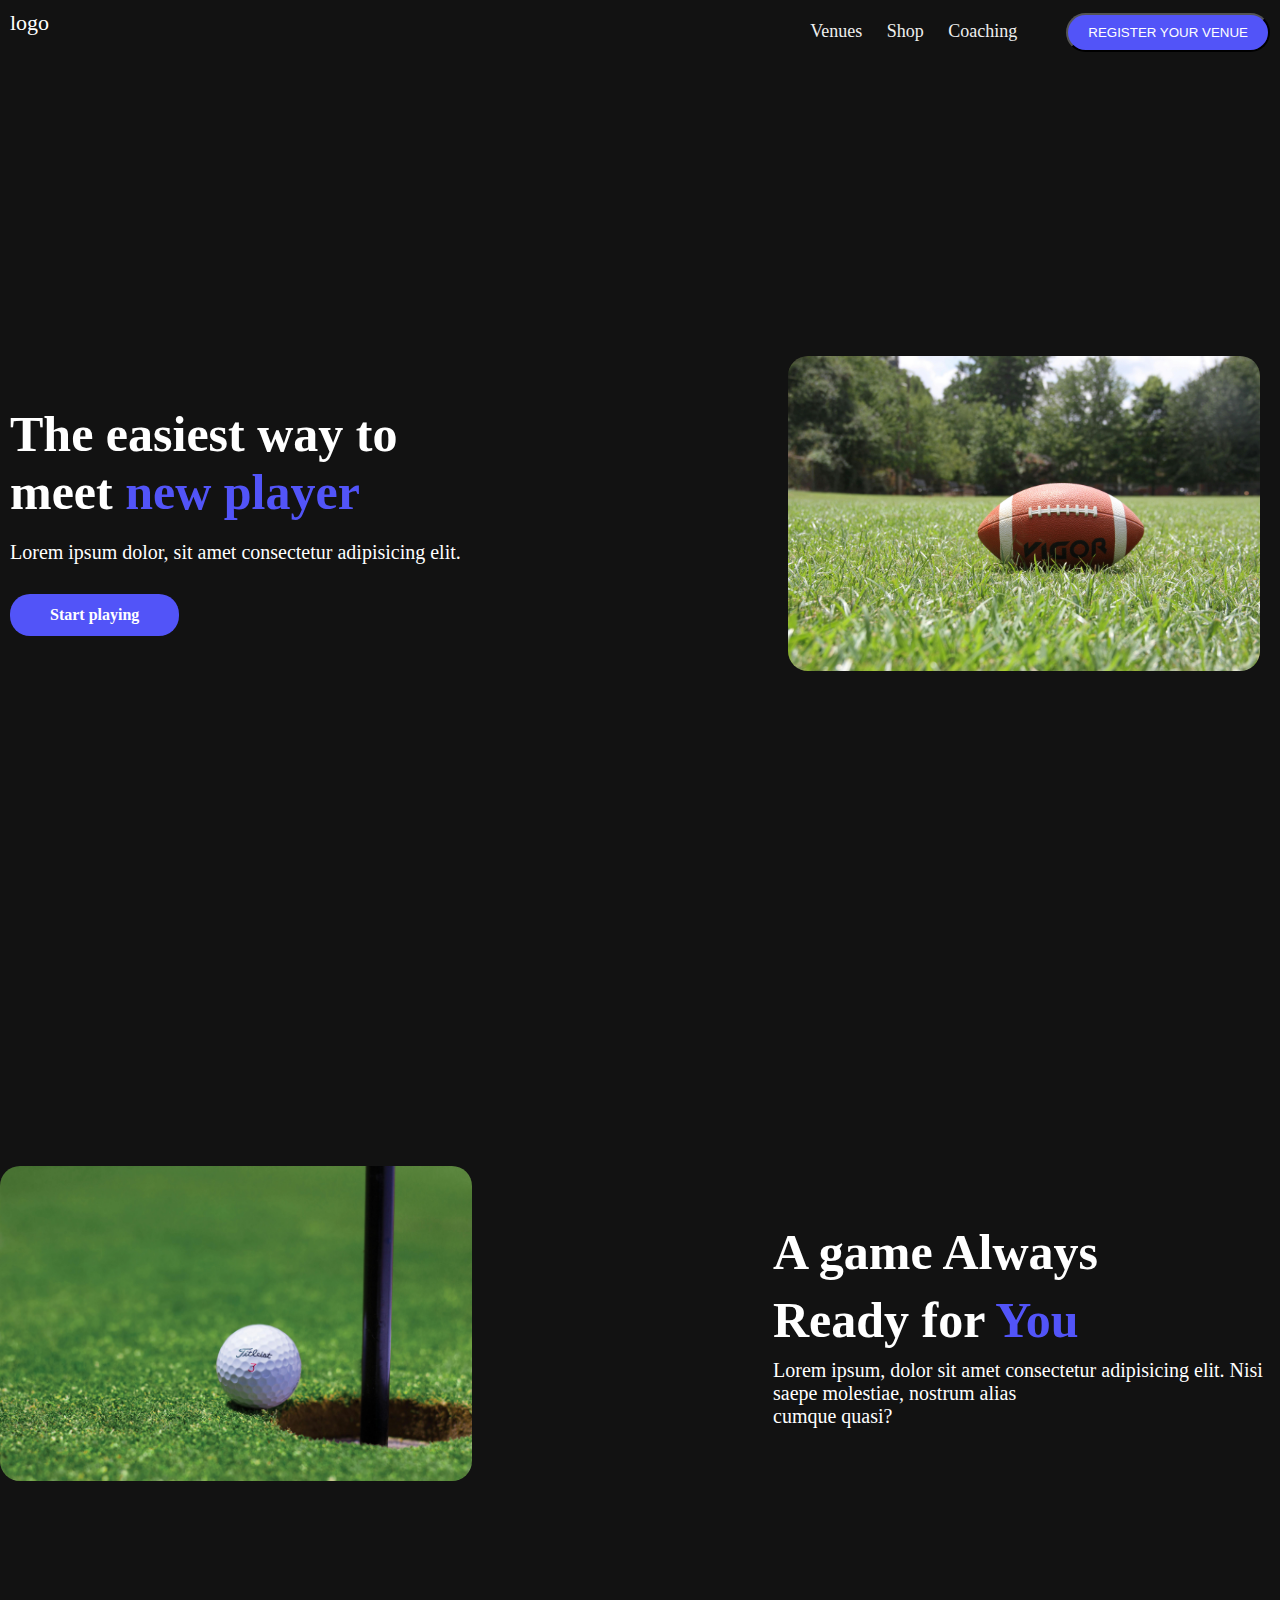
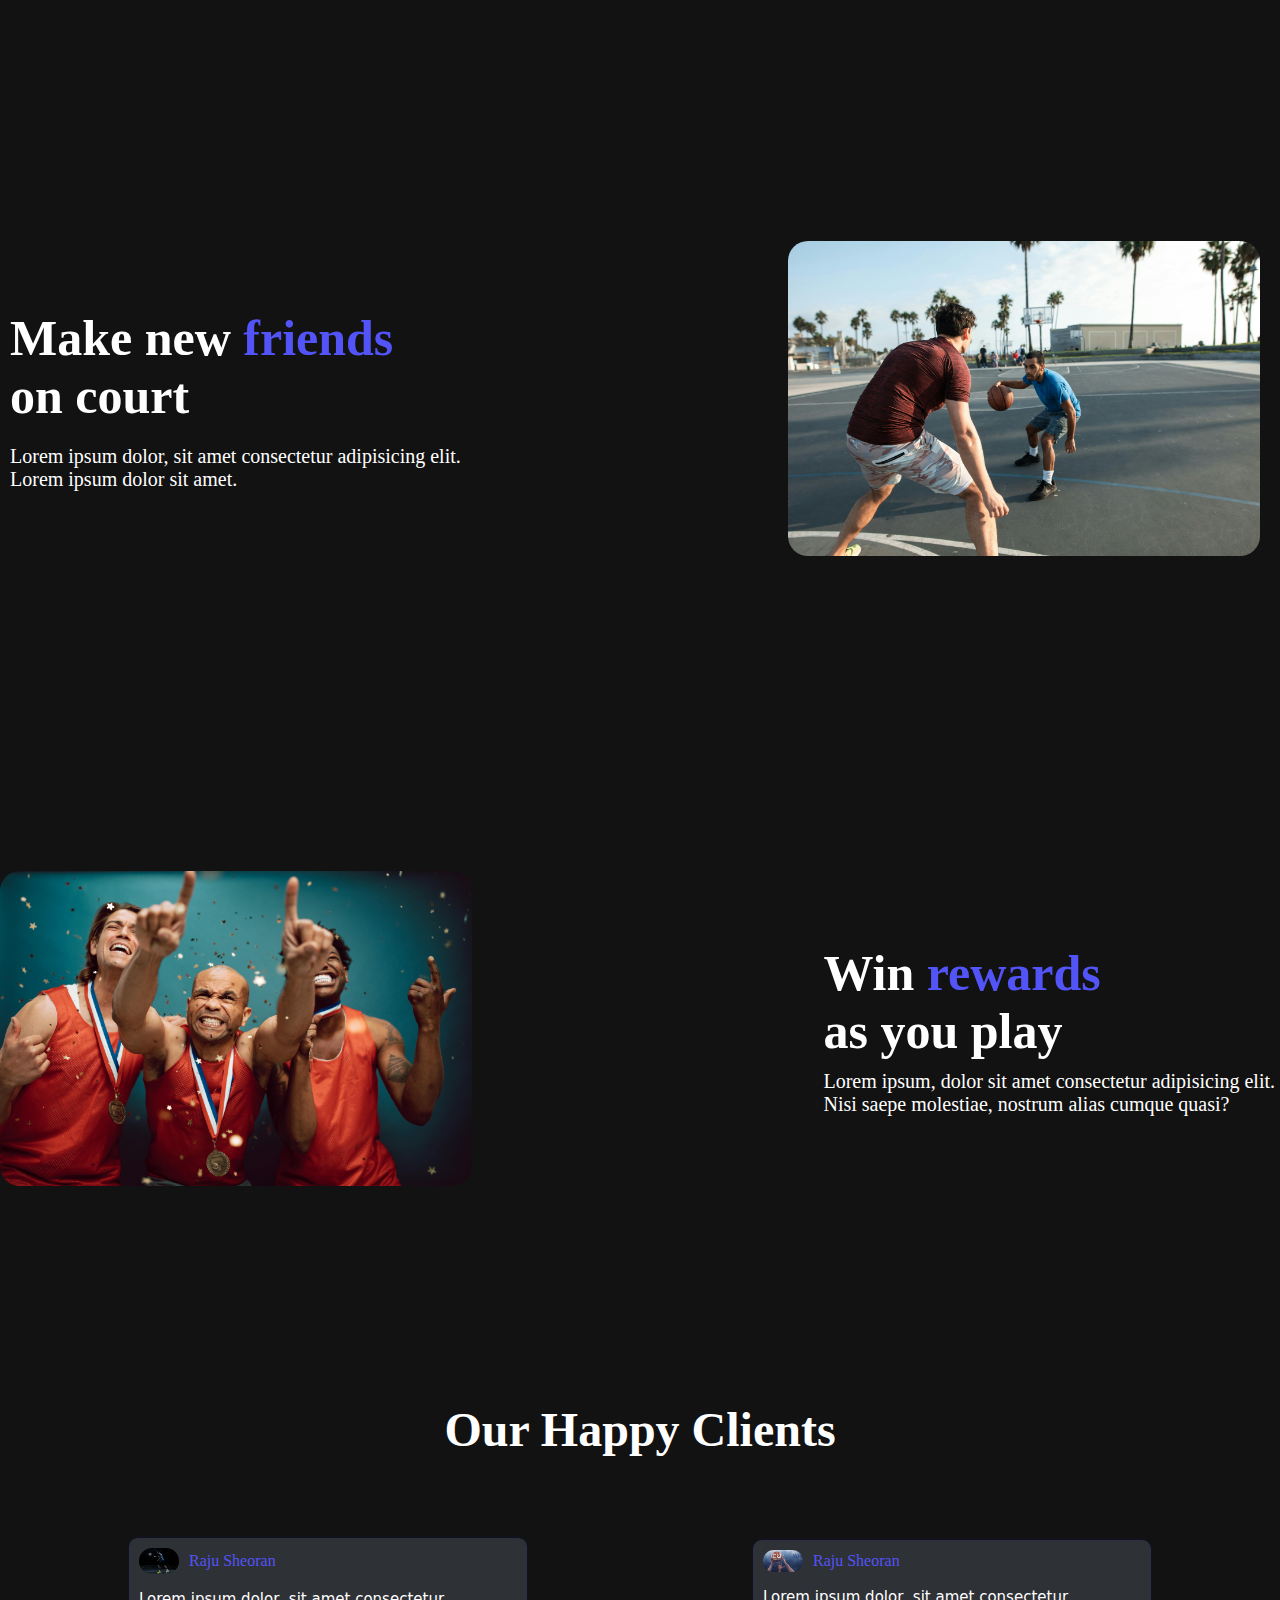
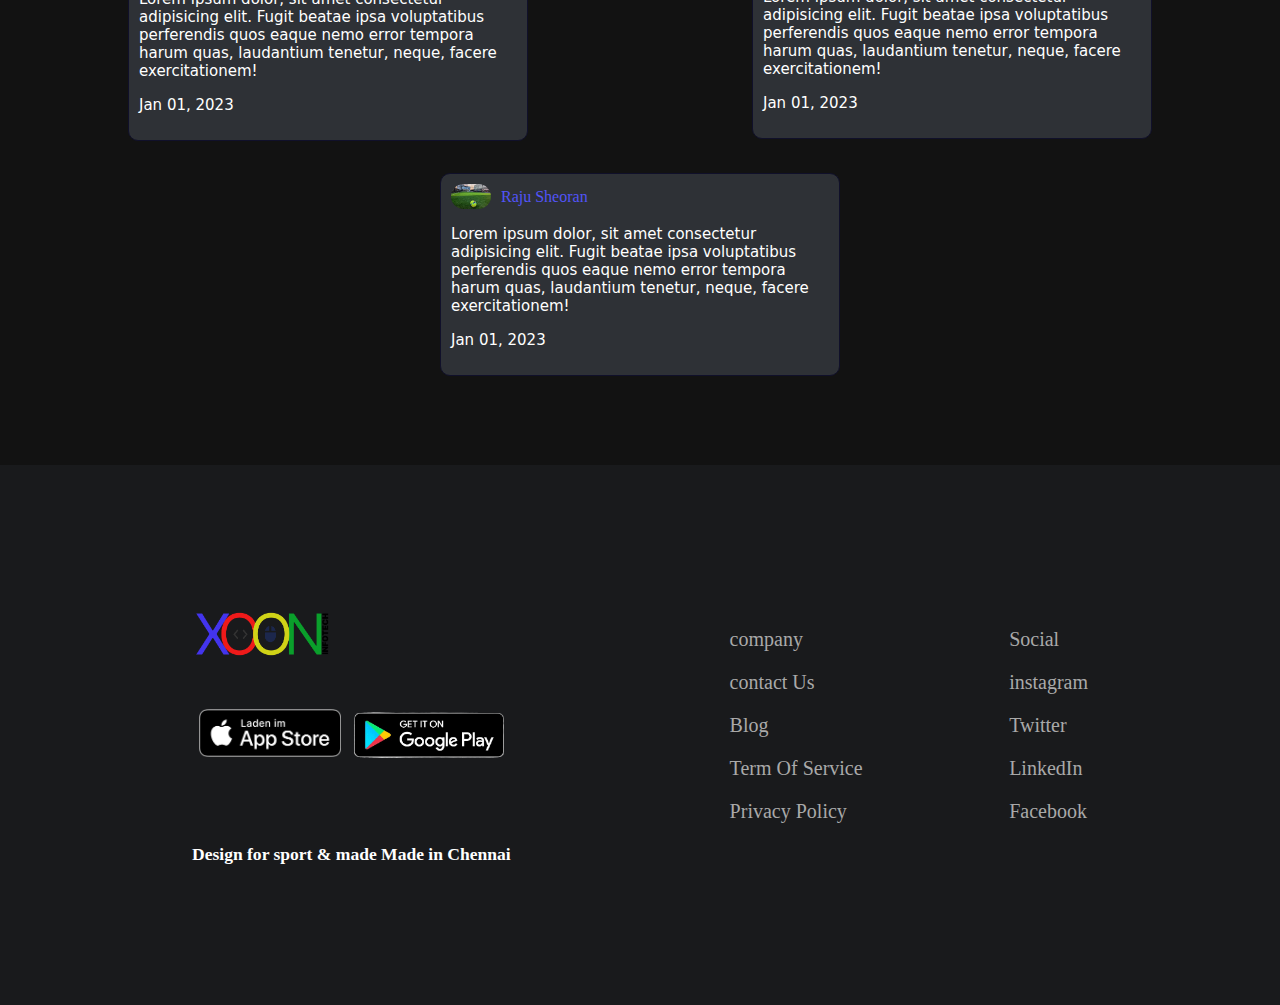
==== index.html @ 815acaed "Add files via upload" ====
<!DOCTYPE html>
<html lang="en">

<head>
    <meta charset="UTF-8">
    <meta name="viewport" content="width=device-width, initial-scale=1.0">
    <link rel="stylesheet" href="style.css">
    <link rel="stylesheet" href="https://cdnjs.cloudflare.com/ajax/libs/font-awesome/6.2.1/css/all.min.css"
    integrity="sha512-MV7K8+y+gLIBoVD59lQIYicR65iaqukzvf/nwasF0nqhPay5w/9lJmVM2hMDcnK1OnMGCdVK+iQrJ7lzPJQd1w=="
    crossorigin="anonymous" referrerpolicy="no-referrer" />
    <title>Document</title>
</head>

<body>
    <header>  <!--------------------------------------------NAVBAR SECTION  ----------------------------------------->
        <div class="nav">
            <input type="checkbox" id="nav-check">
            <div class="nav-header">
              <div class="nav-title">
                logo
              </div>
            </div>
            <div class="nav-btn">
              <label for="nav-check">  
                <span></span>
                <span></span>
                <span></span>
              </label>
            </div>
            
            <div class="nav-links">
              <a href="./venues.html" target="">Venues</a>
              <a href="" target="">Shop</a>
              <a href="" target="">Coaching</a>
              <a href="" button></a>
              <a href="">
                <button>REGISTER YOUR VENUE</button>
              </a>
              
            </div>
          </div>
    </header>
    <!-- ------------------------------------------------------------------------------------------------------ -->
    <div class="main">
        <div class="container">
            <div class="right">
                <h1>The easiest way to <br> meet <span>new player</span></h1>
                <p>Lorem ipsum dolor, sit amet consectetur adipisicing elit.</p>
                <a href="#contact" class="contact-button">
                    Start playing
                </a>
            </div>
            <div class="image">
                <img src="images/111.jpg" alt="image">
            </div>
        </div>
    </div>
    <!-- ----------------------------------------------------------------------------------- -->
    <div class="main_2">
        <div class="container_2">
            <div class="image_2">
                <img src="images/222.jpg" alt="image">
            </div>
            <div class="left_1">
                <h1>A game Always</h1>
                <h1>Ready for <span>You</span></h1>
                <p>Lorem ipsum, dolor sit amet consectetur adipisicing elit. Nisi saepe molestiae, nostrum alias <br>
                    cumque quasi?</p>
            </div>
        </div>
    </div>
    <!-- -------------------------------------------------------------------------------------------------------- -->
    <div class="main_3">
        <div class="container_3">
            <div class="right_3">
                <h1>Make new <span>friends</span> <br> on court</h1>
                <p>Lorem ipsum dolor, sit amet consectetur adipisicing elit.<br> Lorem ipsum dolor sit amet.</p>
            </div>
            <div class="image_3">
                <img src="images/333.jpg" alt="image">
            </div>
        </div>
    </div>
    <!-- --------------------------------------------------------------------------------------------- -->
    <div class="main_4">
        <div class="container_4">
            <div class="image_4">
                <img src="images/444.jpg" alt="image">
            </div>
            <div class="left_4">
                <h1>Win <span>rewards</span> <br> as you play</h1>
                <p>Lorem ipsum, dolor sit amet consectetur adipisicing elit.<br> Nisi saepe molestiae, nostrum alias
                    cumque quasi?</p>
            </div>
        </div>
    </div>
<!-- -------------------------------------REVIEWS SECTION-------------------------------- -->

<!-- Main Container for Clients Review -->
<div class="container_review">
    <h2> Our Happy Clients </h2>


    <!-- Clients Review Section -->
    <div class="reviewSection">

    <!-- Clients Review-1 Section Starts from Here  -->
        <div class="reviewItem">
            <div class="top">
                <div class="clientImage">
                    <img src="./images/badminton/badminton-1.jpeg" alt="">
                    <span>Raju Sheoran</span>
                </div>
                <ul>
                    <li><i class="fa-solid fa-star"></i></li>
                    <li><i class="fa-solid fa-star"></i></li>
                    <li><i class="fa-solid fa-star"></i></li>
                    <li><i class="fa-regular fa-star"></i></li>
                    <li><i class="fa-regular fa-star"></i></li>
                </ul>
            </div>
            <article>
                <p class="review">Lorem ipsum dolor, sit amet consectetur adipisicing elit. Fugit beatae ipsa
                    voluptatibus perferendis quos eaque nemo error tempora harum quas, laudantium tenetur, neque,
                    facere exercitationem!</p>
                <p>Jan 01, 2023</p>
            </article>
        </div>

    <!-- Clients Review-2 Section Starts from Here  -->
        <div class="reviewItem">
            <div class="top">
                <div class="clientImage">
                    <img src="./images/baskitball/download.jpeg" alt="">
                    <span>Raju Sheoran</span>
                </div>
                <ul>
                    <li><i class="fa-solid fa-star"></i></li>
                    <li><i class="fa-solid fa-star"></i></li>
                    <li><i class="fa-solid fa-star"></i></li>
                    <li><i class="fa-regular fa-star"></i></li>
                    <li><i class="fa-regular fa-star"></i></li>
                </ul>
            </div>
            <article>
                <p class="review">Lorem ipsum dolor, sit amet consectetur adipisicing elit. Fugit beatae ipsa
                    voluptatibus perferendis quos eaque nemo error tempora harum quas, laudantium tenetur, neque,
                    facere exercitationem!</p>
                <p>Jan 01, 2023</p>
            </article>
        </div>

    <!-- Clients Review-3 Section Starts from Here  -->
        <div class="reviewItem">
            <div class="top">
                <div class="clientImage">
                    <img src="./images/football/download.jpeg" alt="">
                    <span>Raju Sheoran</span>
                </div>
                <ul>
                    <li><i class="fa-solid fa-star"></i></li>
                    <li><i class="fa-solid fa-star"></i></li>
                    <li><i class="fa-solid fa-star"></i></li>
                    <li><i class="fa-regular fa-star"></i></li>
                    <li><i class="fa-regular fa-star"></i></li>
                </ul>
            </div>
            <article>
                <p class="review">Lorem ipsum dolor, sit amet consectetur adipisicing elit. Fugit beatae ipsa
                    voluptatibus perferendis quos eaque nemo error tempora harum quas, laudantium tenetur, neque,
                    facere exercitationem!</p>
                <p>Jan 01, 2023</p>
            </article>
        </div>
    </div>
</div>

<!-- .........................................END ReviewS SECTION---------------------------------- -->
    <!-- ------------------------------------------------------------------------------------------------- -->

    <footer class="main_last">
        <div class="container_last">
            <div class="image_last">
                <div class="first">
                    <img src="/images/Frame 10.png" alt="image">
                </div>
                <div class="second_last">
                    <div class="second">
                        <img src="/images/app-store-de-data.png" alt="image">
                    </div>
                    <div class="third">
                        <img src="/images/google-play.png" alt="image">
                    </div>
                </div>
                <div class="heading_last">
                    <h3>Design for sport & made Made in Chennai</h3>
                </div>
            </div>

            <div class="footer_one">
                <div class="company_one">
                    <li class="color_white">company</li>
                    <li>contact Us</li>
                    <li>Blog</li>
                    <li>Term Of Service</li>
                    <li>Privacy Policy</li>
                </div>
                <div class="social_one">
                    <li class="color_white">Social</li>
                    <li>instagram</li>
                    <li>Twitter</li>
                    <li>LinkedIn</li>
                    <li>Facebook</li>
                </div>
            </div>

        </div>
    </footer>

</body>

</html>
---- style.css ----
* {
    margin: 0;
    padding: 0;
    box-sizing: border-box;
}

body {
    margin: 0px;
    font-family: 'segoe ui';
    background-color: rgb(18, 18, 18);
}

.nav {
    height: 50px;
    width: 100%;
    background-color: rgb(18, 18, 18); 
    position: relative;

}

.nav>.nav-header {
    display: inline;
}

.nav>.nav-header>.nav-title {
    display: inline-block;
    font-size: 22px;
    color: #fff;
    padding: 10px 10px 10px 10px;
}

.nav>.nav-btn {
    display: none;
}

.nav>.nav-links {
    display: inline;
    float: right;
    font-size: 18px;
}

.nav>.nav-links>a {
    display: inline-block;
    padding: 13px 10px 13px 10px;
    text-decoration: none;
    color: #efefef;
}

.nav>.nav-links>a:hover {
    background-color: rgba(0, 0, 0, 0.3);
}

.nav>#nav-check {
    display: none;
}

.nav>.nav-links button {
    padding: 10px 20px;
    background-color: rgb(82, 84, 248);
    color: #fff;
    border-radius: 20px;
}

@media (max-width:750px) {
    .nav>.nav-btn {
        display: inline-block;
        position: absolute;
        right: 0px;
        top: 0px;
    }

    .nav>.nav-btn>label {
        display: inline-block;
        width: 50px;
        height: 50px;
        padding: 13px;
    }

    .nav>.nav-btn>label:hover,
    .nav #nav-check:checked~.nav-btn>label {
        background-color: rgba(0, 0, 0, 0.3);
    }

    .nav>.nav-btn>label>span {
        display: block;
        width: 25px;
        height: 10px;
        border-top: 2px solid #eee;
    }

    .nav>.nav-links {
        position: absolute;
        display: block;
        width: 100%;
        background-color: #333;
        height: 0px;
        transition: all 0.3s ease-in;
        overflow-y: hidden;
        top: 50px;
        left: 0px;
    }

    .nav>.nav-links>a {
        display: block;
        width: 100%;
    }

    .nav>#nav-check:not(:checked)~.nav-links {
        height: 0px;
    }

    .nav>#nav-check:checked~.nav-links {
        height: calc(100vh - 50px);
        overflow-y: auto;
    }
}

/* --------------------------------------------------------------------END NAVBAR---------------------------------------------- */

.main {
    display: flex;
    justify-content: center;
    align-items: center;
    width: 100%;
    min-height: 100vh;
}

.container {
    display: flex;
    justify-content: space-between;
    align-items: center;
    min-height: 70vh;
    width: 70%;}

.right {
    display: flex;
    align-items: flex-start;
    justify-content: center;
    flex-direction: column;  
}

.right h1 {
    padding: 10px;
    font-size: 50px;
    color: #fff;
}

span {
    color: #5254f8;

}

.right p {
    padding: 10px;
    font-size: 20px;
    color: #fff;
}
.contact-button {
    border: none;
    display: flex;
    border-radius: 0.375rem;
    background-color: #5254f8;
    color: white;
    transform: all 0.1s;
    padding: 0.75rem 2.5rem;
    font-size: 1rem;
    font-weight: 600;
    text-decoration: none;
    margin-top: 20px;
    margin-left: 10px;
    border-radius: 20px;
}

.image {
    margin-right: 20px;
}

.image img {
    height: 35vh;
    border-radius: 20px;
}


@media screen and (max-width:1400px) {
    .container{
        min-height: 70vh;
        width: 100%; 
        /* border: 2px solid red; */
    }
}
@media screen and (max-width:950px) {
    .image img {
        height: 30vh;
    }
    .right {
        width: 40%;
    }
    .right h1 {
        font-size: 40px;
    }
}
@media screen and (max-width:750px) {
    .container {
        display: flex;
        flex-direction: column;
        justify-content: center;
        align-items: center;  
    }
    .right {
        width: 100%;
    }
    .image {
        margin-right: 0px;
        display: flex;
        justify-content: center;
        align-items: center;
        width: 80%;
        margin-top: 20px;
    }
    .image img {
        width: 100%;
        height: 30vh;
        
    }
}

/* --------------------------------------------------- */

.main_2 {
    display: flex;
    justify-content: center;
    align-items: center;
    width: 100%;
    min-height: 80vh;
    /* border: 2px solid red; */
}

.container_2 {
    display: flex;
    justify-content: space-between;
    align-items: center;
    min-height: 70vh;
    width: 70%;
    /* border: 2px solid red; */
}

.image_2 img {
    height: 35vh;
    border-radius: 20px;
}

.left_1 {
    display: flex;
    align-items: flex-start;
    justify-content: center;
    flex-direction: column;
    width: 40%;
}

.left_1 h1 {
    font-size: 50px;
    padding: 5px;
    color: #fff;
}

.left_1 p {
    font-size: 20px;
    padding: 5px;
    color: #fff;
}



@media screen and (max-width:1400px) {
    .container_2{
        min-height: 70vh;
        width: 100%; 
        /* border: 2px solid red; */
    }
}
@media screen and (max-width:950px) {
    .image_2 img {
        height: 30vh;
    }
    .left_1 {
        width: 40%;
    }
    .left_1 h1 {
        font-size: 40px;
    }
}
@media screen and (max-width:750px) {
    .container_2 {
        display: flex;
        flex-direction: column;
        justify-content: center;
        align-items: center;  
    }
    .left_1 {
        width: 100%;
    }
    .image_2 {
        margin-right: 0px;
        display: flex;
        justify-content: center;
        align-items: center;
        width: 80%;
        margin-bottom: 20px;
    }
    .image_2 img {
        width: 100%;
        height: 30vh;
        
    }
}









/* -------------------------------------------------------- */

.main_3 {
    display: flex;
    justify-content: center;
    align-items: center;
    width: 100%;
    min-height: 60vh;
}

.container_3 {
    display: flex;
    justify-content: space-between;
    align-items: center;
    min-height: 70vh;
    width: 70%;
}

.right_3 {
    display: flex;
    align-items: flex-start;
    justify-content: center;
    flex-direction: column;
    /* margin-left: 120px; */
}

.right_3 h1 {
    padding: 10px;
    font-size: 50px;
    color: #fff;
}

.right_3 p {
    font-size: 20px;
    color: #fff;
}

span {
    color: #5254f8;

}

.right_3 p {
    padding: 10px;
    color: #fff;
}

.image_3 {
    margin-right: 20px;
}

.image_3 img {
    height: 35vh;
    border-radius: 20px;
}


@media screen and (max-width:1400px) {
    .container_3{
        min-height: 70vh;
        width: 100%; 
        /* border: 2px solid red; */
    }
}
@media screen and (max-width:950px) {
    .image_3 img {
        height: 30vh;
    }
    .right_3 {
        width: 40%;
    }
    .right_3 h1 {
        font-size: 40px;
    }
}
@media screen and (max-width:750px) {
    .container_3 {
        display: flex;
        flex-direction: column;
        justify-content: center;
        align-items: center;  
    }
    .right_3 {
        width: 100%;
    }
    .image_3 {
        margin-right: 0px;
        display: flex;
        justify-content: center;
        align-items: center;
        width: 80%;
        margin-top: 20px;
    }
    .image_3 img {
        width: 100%;
        height: 30vh;
        
    }
}



/* ------------------------------------------------------- */

.main_4 {
    display: flex;
    justify-content: center;
    align-items: center;
    width: 100%;
    min-height: 60vh;
}

.container_4 {
    display: flex;
    justify-content: space-between;
    align-items: center;
    min-height: 70vh;
    width: 70%;
}

.image_4 {
    
}

.image_4 img {
    height: 35vh;
    border-radius: 20px;
}

.left_4 {
    display: flex;
    align-items: flex-start;
    justify-content: center;
    flex-direction: column;
    /* margin-left: 120px; */
}

.left_4 h1 {
    font-size: 50px;
    padding: 5px;
    color: #fff;
}

.left_4 p {
    font-size: 20px;
    padding: 5px;
    color: #fff;
}



@media screen and (max-width:1400px) {
    .container_4{
        min-height: 70vh;
        width: 100%; 
        /* border: 2px solid red; */
    }
}
@media screen and (max-width:950px) {
    .image_4 img {
        height: 30vh;
    }
    .left_4 {
        width: 40%;
        
    }
    .left_4 h1 {
        font-size: 40px;
    }
}
@media screen and (max-width:750px) {
    .container_4 {
        display: flex;
        flex-direction: column;
        justify-content: center;
        align-items: center;  
    }
    .left_4 {
        width: 100%;
    }
    .image_4 {
        margin-right: 0px;
        display: flex;
        justify-content: center;
        align-items: center;
        width: 80%;
        margin-bottom: 20px;
    }
    .image_4 img {
        width: 100%;
        height: 30vh;
        
    }
}
/* --------------------------REVIEWS SECTION---------------------------------- */


.container_review {
    width: 100%;
    height: 80vh;
    color: white;
    display: flex;
    align-items: center;
    flex-direction: column;
    justify-content: center;
    /* border: 2px solid red; */
}

.container_review h2 {
    font-size: 3rem;
    margin-bottom: 3rem;
    text-align: center;
    color: #fff;
}

.description {
    text-align: center;
    width: 43%;
}

.clientImage {
    display: flex;
    flex-direction: row;
    align-items: center;
}

.clientImage span {
    margin-left: 10px;
    color: #5254f8;
}

.clientImage img {
    width: 40px;
    border-radius: 50px;
}

.reviewSection {
    padding: 1rem;
    display: flex;
    flex-wrap: wrap;
    align-items: center;
    justify-content: space-around;
}

.reviewItem {
    width: 400px;
    height: auto;
    padding: 10px;
    margin: 1rem;
    cursor: pointer;
    border-radius: 10px;
    background-color: rgb(46, 49, 54);
    border: 1px solid #10102a;
    transition: all .2s linear;
}

.reviewItem:hover {
    border-color: aqua;
    transform: scale(1.01);
    background-color: #090921;
    box-shadow: 0 0px 5px 0px #cbc0c0;
}

.top {
    margin-bottom: 1rem;
    display: flex;
    flex-direction: row;
    align-items: center;
    justify-content: space-between;
}

.top ul {
    display: flex;
    list-style: none;
}

.top ul li {
    padding-left: 4px;
}
.top ul li i{
    color: goldenrod;
}


article p {
    font-size: 15px;
    font-weight: 100;
    margin-bottom: 1rem;
    font-family: system-ui;
}
@media screen and (max-width:900px) {
    .container_review {
        height: 100vh;
    }
}
@media screen and (max-width:700px) {
    .container {
        height: auto;
    }

    .description {
        width: 90%;
    }
}

@media screen and (max-width:375px) {
    .reviewSection {
        padding: 0;
    }

    .reviewItem {
        width: 100%;
    }

    .clientImage {
        margin-bottom: 0.6rem;
    }

    .top {
        align-items: center;
        flex-direction: column;
        justify-content: center;
    }
}
/* ---------------------------END REVIEW SECTION----------------------------- */

/* ------------------------------------------------------ */
/* footer */

.main_last {
    width: 100%;
    min-height: 60vh;
    /* border: 2px solid red; */
    display: flex;
    justify-content: center;
    align-items: center;
    background-color: rgb(25, 26, 28);
}

.container_last {
    display: flex;
    justify-content: space-between;
    align-items: center;
    /* min-height: 50vh; */
    width: 70%;
    /* border: 2px solid green; */
}

.first img {
    height: 50px;
    /* border: 2px solid black; */
}

.second_last {
    display: flex;
    flex-direction: row;
    /* margin: 10px; */
    justify-content: space-around;
}

.second img {
    height: 80px;
    margin-top: 33px;
}

.third img {
    height: 150px;
    margin-bottom: 15px
}

.heading_last {
    font-size: 15px;
    color: white;
    margin-top: 15px;
}

.footer_one {
    display: flex;
    flex-direction: row;
    justify-content: space-between;
    align-items: center;
    /* border: 2px solid red; */
    width: 40%;
}


.company_one li {
    list-style: none;
    padding-bottom: 20px;
    font-size: 20px;
    color: darkgrey;
    display: flex;
    justify-content: space-between;

}

.social_one li {
    list-style: none;
    padding-bottom: 20px;
    font-size: 20px;
    color: darkgrey;
    display: flex;
    justify-content: space-between;
}

.color_white {
    color: white;
}

@media screen and (max-width:850px) {
    .main_last {
        width: 100%;
        background-color: rgb(25, 26, 28);
    }
    .container_last {
        width: 100%;
    }
}

@media screen and (max-width:750px) {
    .image_last {
        width: 100%;
    }

    .heading_last {
        padding-bottom: 20px;
    }
    .footer_one {
       
        width: 60%;
    }
    .container_last {
        display: flex;
        flex-direction: column;
    }

}
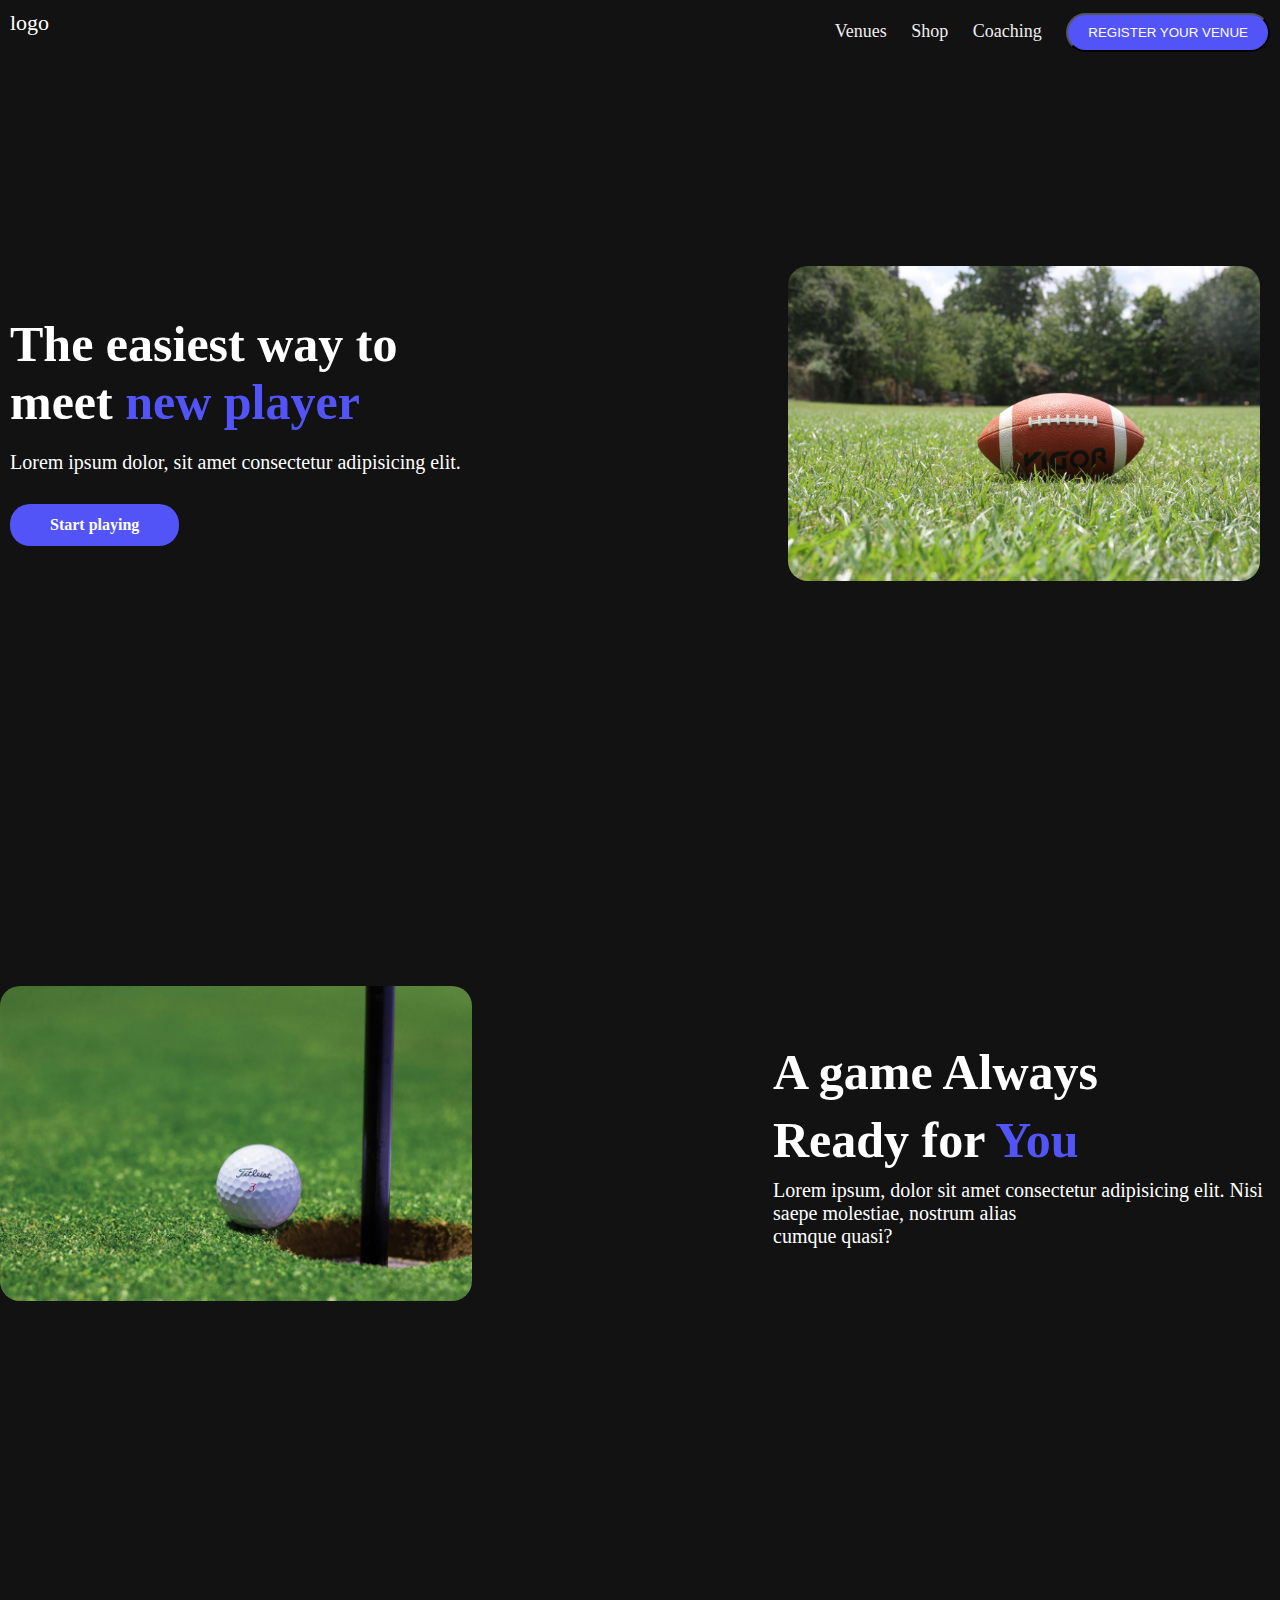
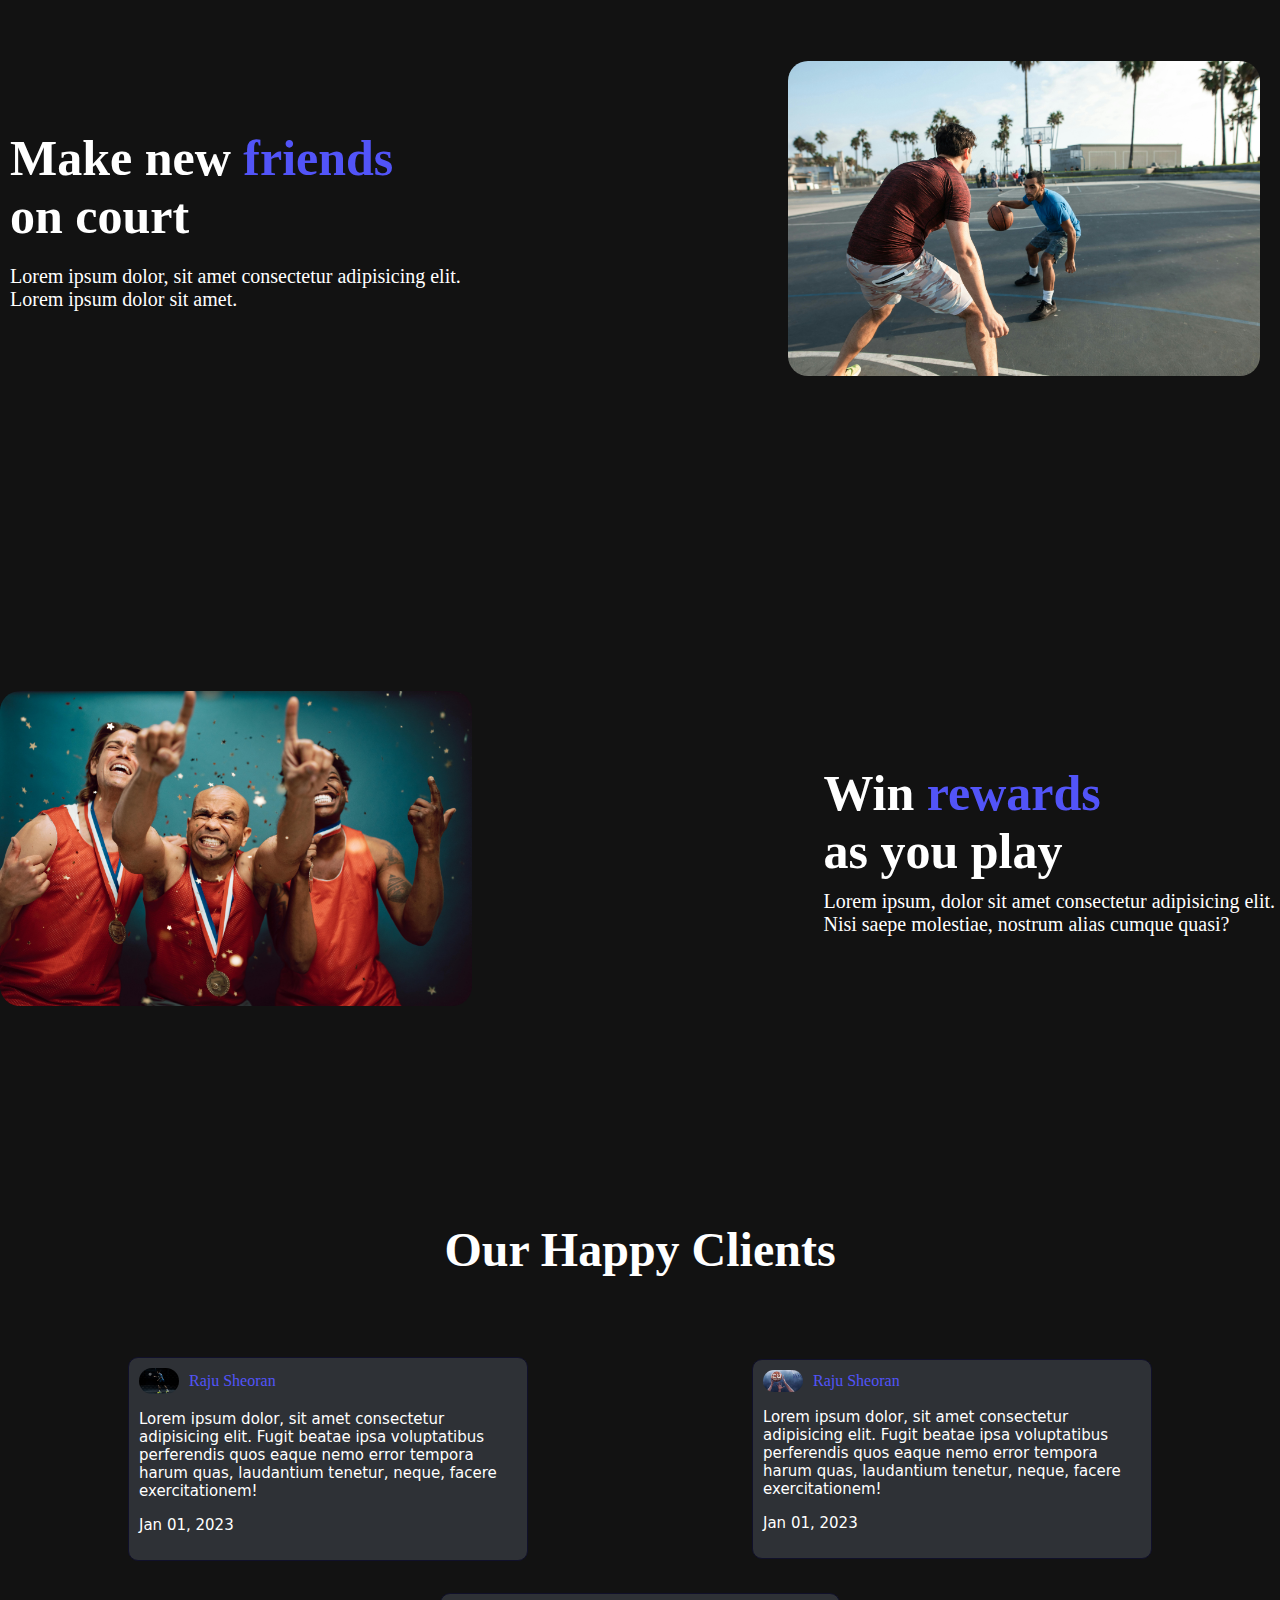
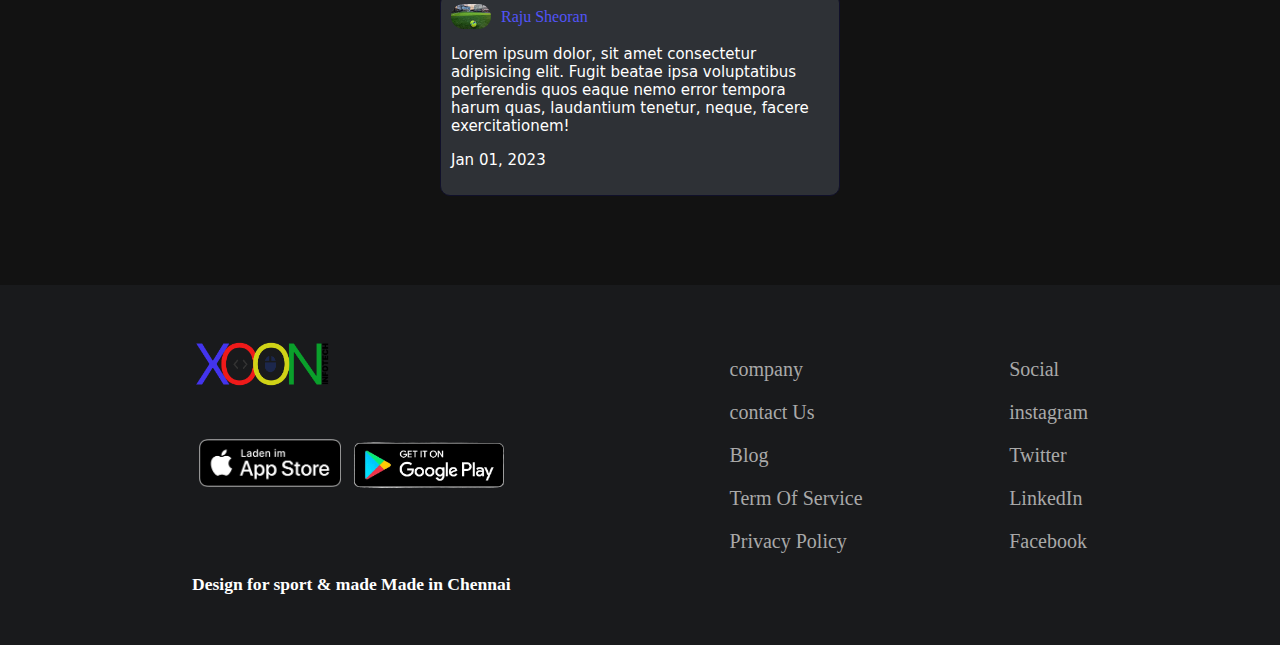
==== commit b77249e3: "Add files via upload" ====
--- a/index.html
+++ b/index.html
@@ -17,7 +17,7 @@
             <input type="checkbox" id="nav-check">
             <div class="nav-header">
               <div class="nav-title">
-                logo
+                <a href="./index.html">logo</a>
               </div>
             </div>
             <div class="nav-btn">
@@ -27,12 +27,11 @@
                 <span></span>
               </label>
             </div>
-            
             <div class="nav-links">
               <a href="./venues.html" target="">Venues</a>
-              <a href="" target="">Shop</a>
+              <a href="./shop.html" target="">Shop</a>
               <a href="" target="">Coaching</a>
-              <a href="" button></a>
+             
               <a href="">
                 <button>REGISTER YOUR VENUE</button>
               </a>
--- a/style.css
+++ b/style.css
@@ -16,6 +16,10 @@
     background-color: rgb(18, 18, 18); 
     position: relative;
 
+}
+.nav-title a{
+    text-decoration: none;
+    color: #fff;
 }
 
 .nav>.nav-header {
@@ -122,7 +126,7 @@
     justify-content: center;
     align-items: center;
     width: 100%;
-    min-height: 100vh;
+    min-height: 80vh;
 }
 
 .container {
@@ -214,7 +218,7 @@
         display: flex;
         justify-content: center;
         align-items: center;
-        width: 80%;
+        width: 100%;
         margin-top: 20px;
     }
     .image img {
@@ -294,7 +298,8 @@
         display: flex;
         flex-direction: column;
         justify-content: center;
-        align-items: center;  
+        align-items: center; 
+        flex-direction: column-reverse; 
     }
     .left_1 {
         width: 100%;
@@ -304,12 +309,13 @@
         display: flex;
         justify-content: center;
         align-items: center;
-        width: 80%;
+        width: 100%;
         margin-bottom: 20px;
     }
     .image_2 img {
         width: 100%;
         height: 30vh;
+        margin-top: 20px;
         
     }
 }
@@ -412,7 +418,7 @@
         display: flex;
         justify-content: center;
         align-items: center;
-        width: 80%;
+        width: 100%;
         margin-top: 20px;
     }
     .image_3 img {
@@ -440,10 +446,6 @@
     align-items: center;
     min-height: 70vh;
     width: 70%;
-}
-
-.image_4 {
-    
 }
 
 .image_4 img {
@@ -495,7 +497,7 @@
 @media screen and (max-width:750px) {
     .container_4 {
         display: flex;
-        flex-direction: column;
+        flex-direction: column-reverse;
         justify-content: center;
         align-items: center;  
     }
@@ -510,10 +512,12 @@
         width: 80%;
         margin-bottom: 20px;
     }
+    .image_4{
+        width: 100%;
+    }
     .image_4 img {
-        width: 100%;
-        height: 30vh;
-        
+        height: 30vh;  
+        margin-top: 20px;  
     }
 }
 /* --------------------------REVIEWS SECTION---------------------------------- */
@@ -628,22 +632,33 @@
 }
 
 @media screen and (max-width:375px) {
+    .container_review{
+        height: 115vh;
+    }
+    .container_review h2{
+       font-size: 40px;
+    }
     .reviewSection {
         padding: 0;
+        min-height: auto;
     }
 
     .reviewItem {
         width: 100%;
+        /* height: 30vh; */
+        margin: .5rem 1rem;
     }
 
     .clientImage {
         margin-bottom: 0.6rem;
+       
+       
     }
 
     .top {
         align-items: center;
-        flex-direction: column;
-        justify-content: center;
+        flex-direction: row;
+        justify-content: space-between;
     }
 }
 /* ---------------------------END REVIEW SECTION----------------------------- */
@@ -653,7 +668,7 @@
 
 .main_last {
     width: 100%;
-    min-height: 60vh;
+    min-height: 40vh;
     /* border: 2px solid red; */
     display: flex;
     justify-content: center;
@@ -665,20 +680,16 @@
     display: flex;
     justify-content: space-between;
     align-items: center;
-    /* min-height: 50vh; */
     width: 70%;
-    /* border: 2px solid green; */
 }
 
 .first img {
     height: 50px;
-    /* border: 2px solid black; */
 }
 
 .second_last {
     display: flex;
     flex-direction: row;
-    /* margin: 10px; */
     justify-content: space-around;
 }
 
@@ -703,7 +714,6 @@
     flex-direction: row;
     justify-content: space-between;
     align-items: center;
-    /* border: 2px solid red; */
     width: 40%;
 }
 
@@ -747,11 +757,11 @@
     }
 
     .heading_last {
-        padding-bottom: 20px;
+        margin-bottom: 50px;
     }
     .footer_one {
        
-        width: 60%;
+        width: 100%;
     }
     .container_last {
         display: flex;
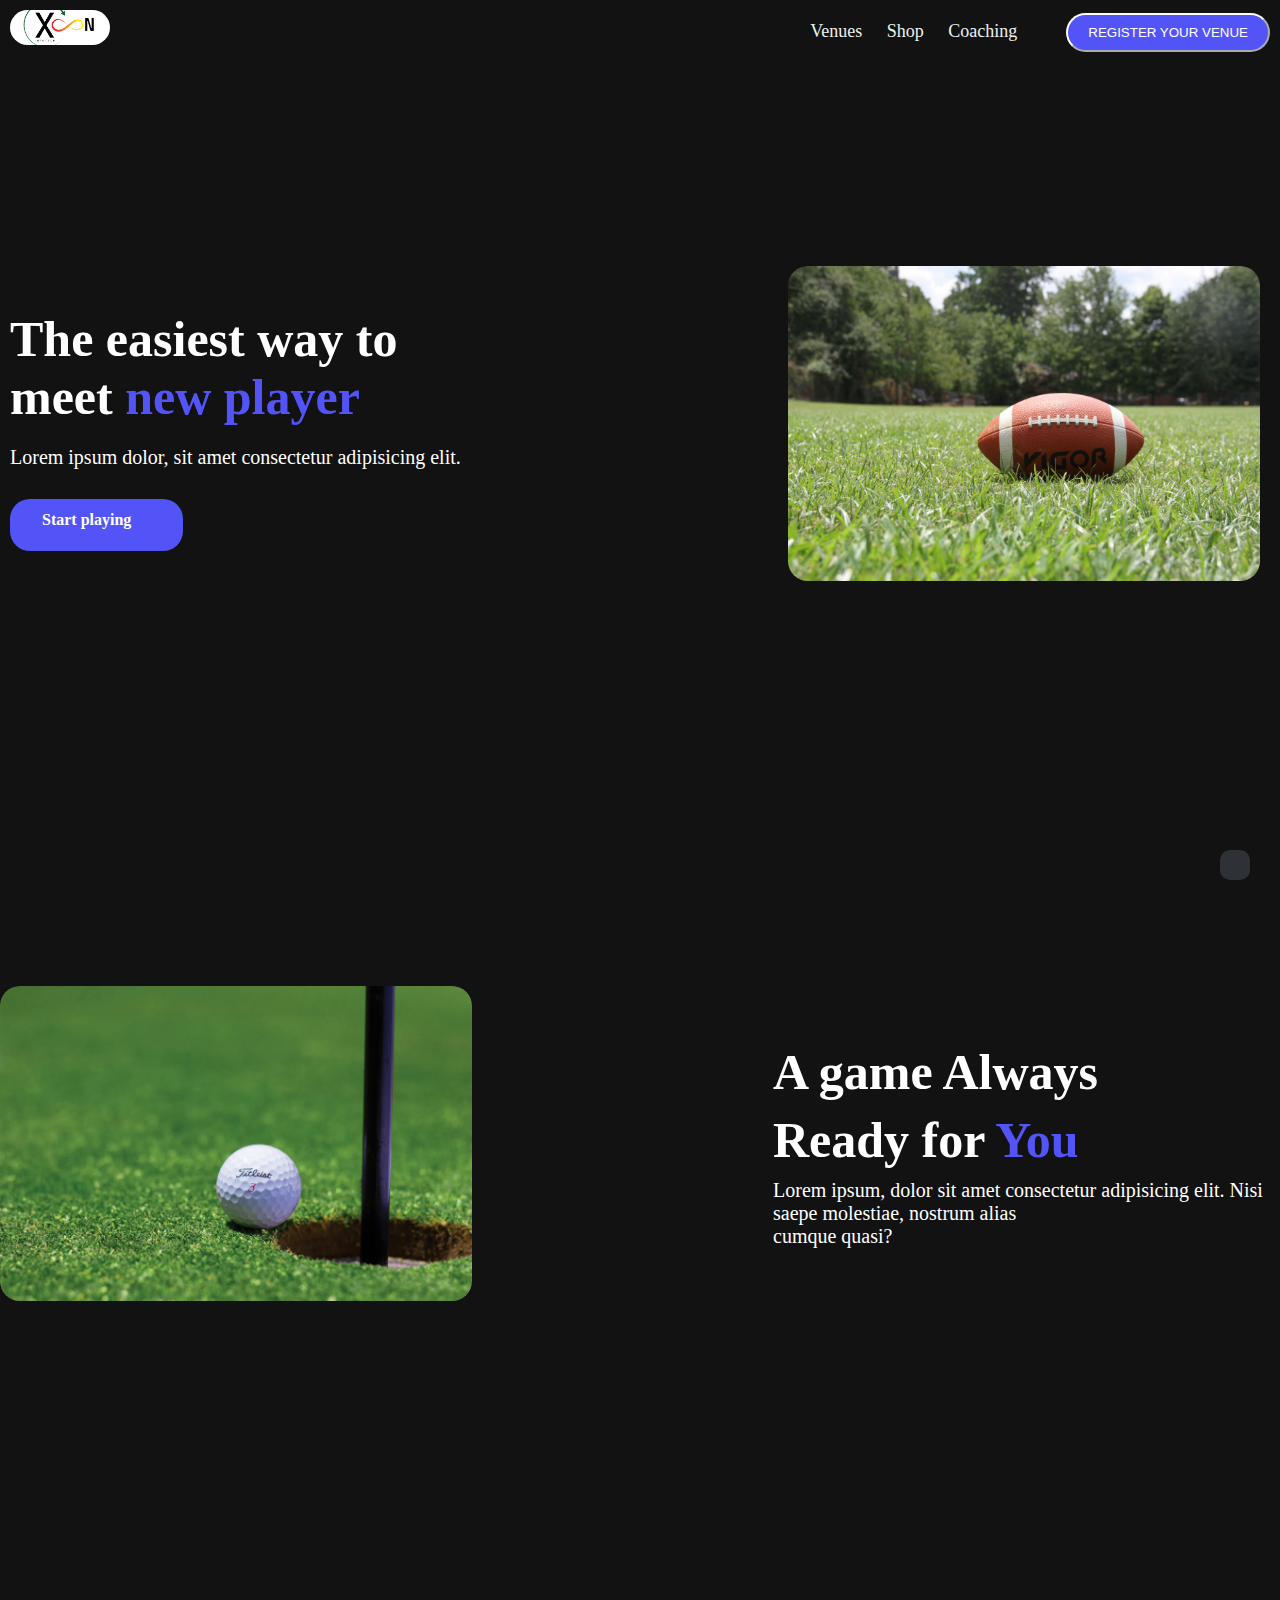
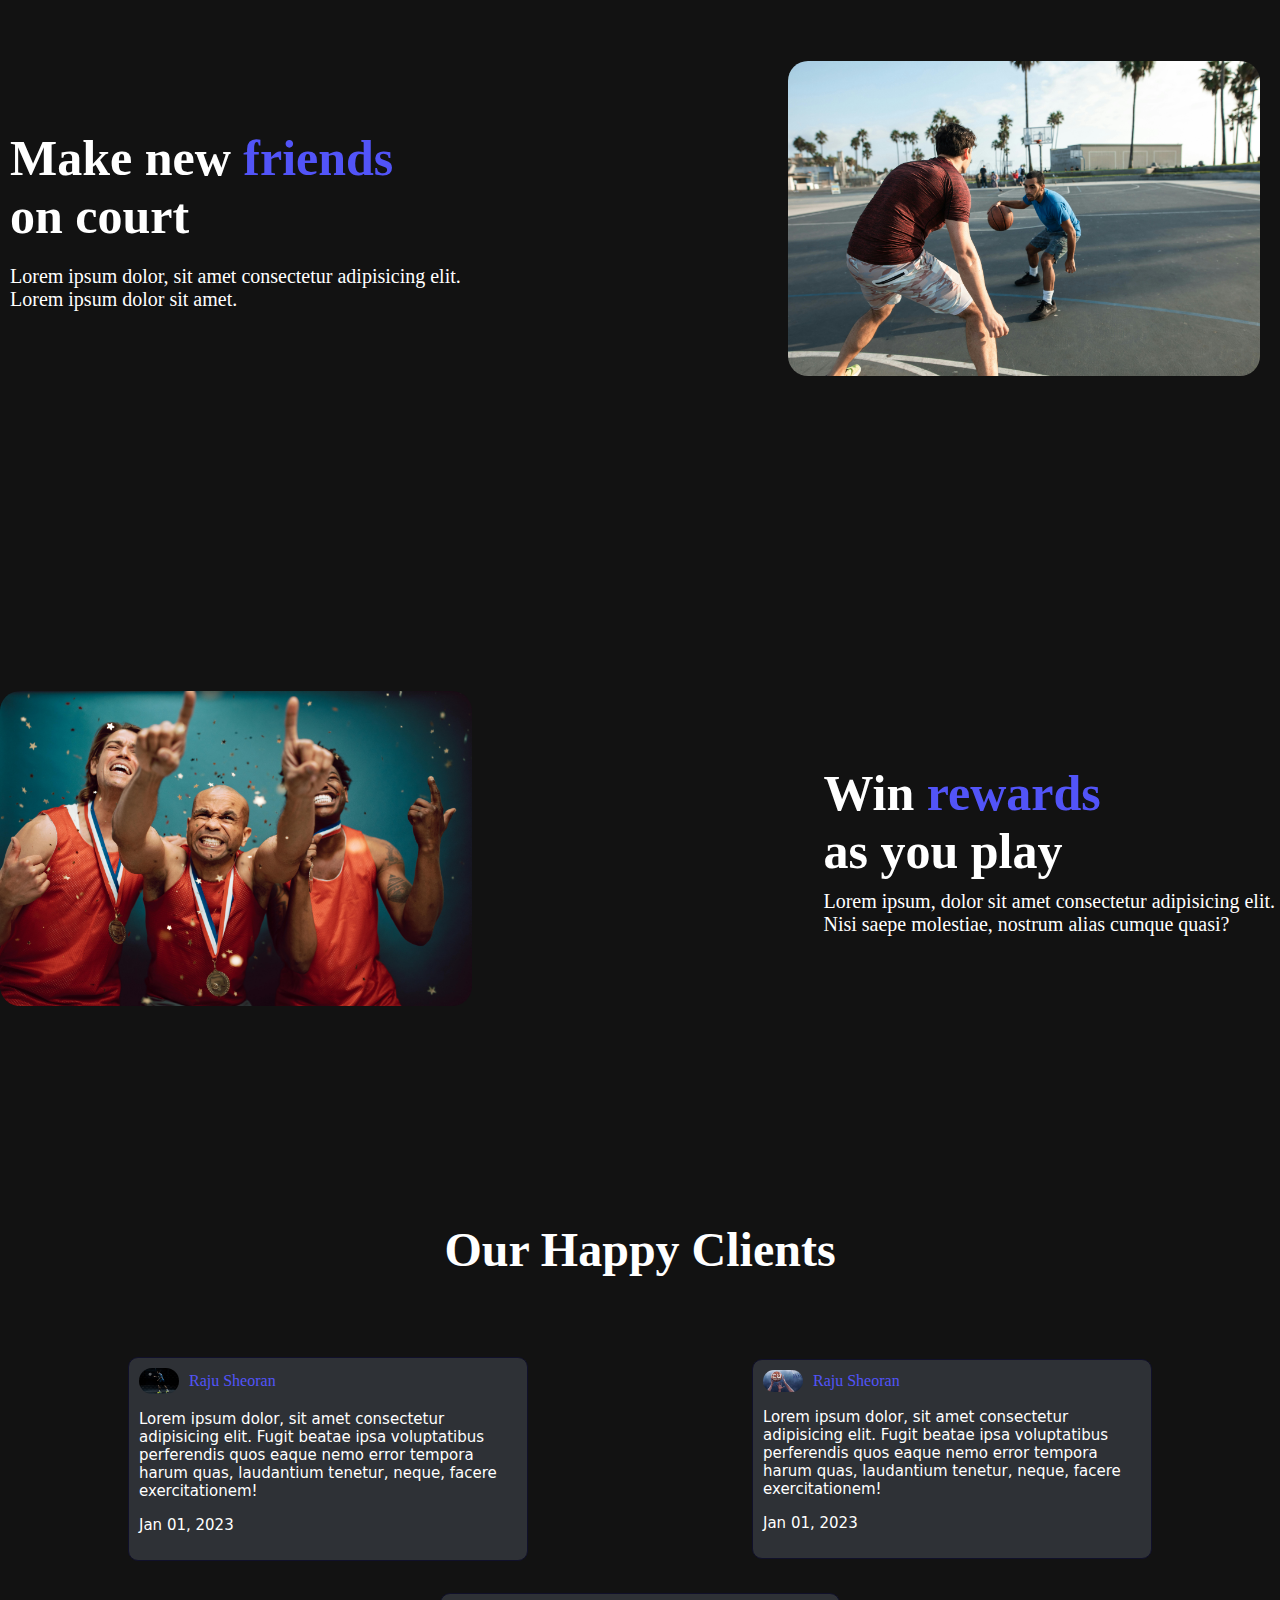
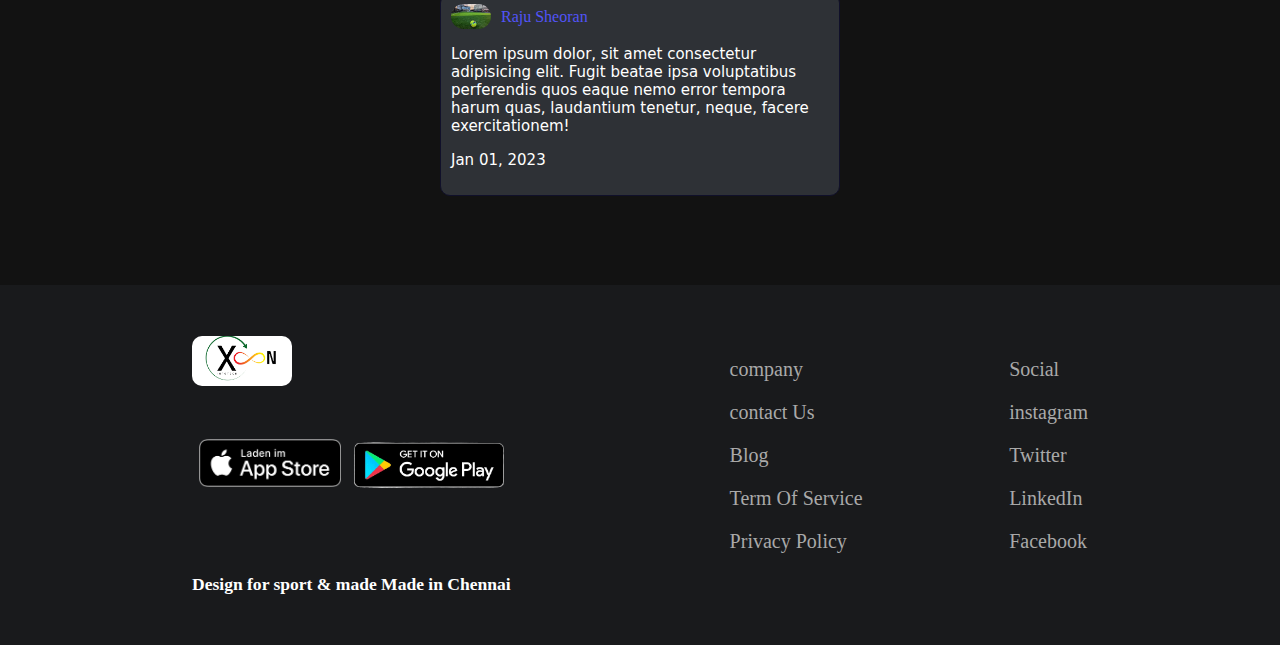
==== commit e4d5b47c: "Add files via upload" ====
--- a/index.html
+++ b/index.html
@@ -6,38 +6,40 @@
     <meta name="viewport" content="width=device-width, initial-scale=1.0">
     <link rel="stylesheet" href="style.css">
     <link rel="stylesheet" href="https://cdnjs.cloudflare.com/ajax/libs/font-awesome/6.2.1/css/all.min.css"
-    integrity="sha512-MV7K8+y+gLIBoVD59lQIYicR65iaqukzvf/nwasF0nqhPay5w/9lJmVM2hMDcnK1OnMGCdVK+iQrJ7lzPJQd1w=="
-    crossorigin="anonymous" referrerpolicy="no-referrer" />
+        integrity="sha512-MV7K8+y+gLIBoVD59lQIYicR65iaqukzvf/nwasF0nqhPay5w/9lJmVM2hMDcnK1OnMGCdVK+iQrJ7lzPJQd1w=="
+        crossorigin="anonymous" referrerpolicy="no-referrer" />
+    <link rel="stylesheet"
+        href="https://maxst.icons8.com/vue-static/landings/line-awesome/line-awesome/1.3.0/css/line-awesome.min.css">
     <title>Document</title>
 </head>
 
 <body>
-    <header>  <!--------------------------------------------NAVBAR SECTION  ----------------------------------------->
+    <header> <!--------------------------------------------NAVBAR SECTION  ----------------------------------------->
         <div class="nav">
             <input type="checkbox" id="nav-check">
             <div class="nav-header">
-              <div class="nav-title">
-                <a href="./index.html">logo</a>
-              </div>
+                <div class="nav-title">
+                    <a href="./index.html"><img src="./images/logo.png" alt=""></a>
+                </div>
             </div>
             <div class="nav-btn">
-              <label for="nav-check">  
-                <span></span>
-                <span></span>
-                <span></span>
-              </label>
-            </div>
+                <label for="nav-check">
+                    <span></span>
+                    <span></span>
+                    <span></span>
+                </label>
+            </div>
+
             <div class="nav-links">
-              <a href="./venues.html" target="">Venues</a>
-              <a href="./shop.html" target="">Shop</a>
-              <a href="" target="">Coaching</a>
-             
-              <a href="">
-                <button>REGISTER YOUR VENUE</button>
-              </a>
-              
-            </div>
-          </div>
+                <a href="./venues.html" target="">Venues</a>
+                <a href="./shop.html" target="">Shop</a>
+                <a href="" target="">Coaching</a>
+                <a href="" button></a>
+                <a href="">
+                    <button>REGISTER YOUR VENUE</button>
+                </a>
+            </div>
+        </div>
     </header>
     <!-- ------------------------------------------------------------------------------------------------------ -->
     <div class="main">
@@ -46,14 +48,17 @@
                 <h1>The easiest way to <br> meet <span>new player</span></h1>
                 <p>Lorem ipsum dolor, sit amet consectetur adipisicing elit.</p>
                 <a href="#contact" class="contact-button">
-                    Start playing
-                </a>
+                    Start playing <span><i class="lab la-google-play"></i></span> <span><i
+                            class="lab la-apple"></i></span> </a>
             </div>
             <div class="image">
                 <img src="images/111.jpg" alt="image">
             </div>
         </div>
     </div>
+    <!-- /* ------------------------Create a Scroll To Top Button-------------------------------------- */ -->
+
+    <button onclick="topFunction()" id="myBtn" title="Go to top"><i class="las la-arrow-up"></i></button>
     <!-- ----------------------------------------------------------------------------------- -->
     <div class="main_2">
         <div class="container_2">
@@ -93,95 +98,96 @@
             </div>
         </div>
     </div>
-<!-- -------------------------------------REVIEWS SECTION-------------------------------- -->
-
-<!-- Main Container for Clients Review -->
-<div class="container_review">
-    <h2> Our Happy Clients </h2>
-
-
-    <!-- Clients Review Section -->
-    <div class="reviewSection">
-
-    <!-- Clients Review-1 Section Starts from Here  -->
-        <div class="reviewItem">
-            <div class="top">
-                <div class="clientImage">
-                    <img src="./images/badminton/badminton-1.jpeg" alt="">
-                    <span>Raju Sheoran</span>
-                </div>
-                <ul>
-                    <li><i class="fa-solid fa-star"></i></li>
-                    <li><i class="fa-solid fa-star"></i></li>
-                    <li><i class="fa-solid fa-star"></i></li>
-                    <li><i class="fa-regular fa-star"></i></li>
-                    <li><i class="fa-regular fa-star"></i></li>
-                </ul>
-            </div>
-            <article>
-                <p class="review">Lorem ipsum dolor, sit amet consectetur adipisicing elit. Fugit beatae ipsa
-                    voluptatibus perferendis quos eaque nemo error tempora harum quas, laudantium tenetur, neque,
-                    facere exercitationem!</p>
-                <p>Jan 01, 2023</p>
-            </article>
-        </div>
-
-    <!-- Clients Review-2 Section Starts from Here  -->
-        <div class="reviewItem">
-            <div class="top">
-                <div class="clientImage">
-                    <img src="./images/baskitball/download.jpeg" alt="">
-                    <span>Raju Sheoran</span>
-                </div>
-                <ul>
-                    <li><i class="fa-solid fa-star"></i></li>
-                    <li><i class="fa-solid fa-star"></i></li>
-                    <li><i class="fa-solid fa-star"></i></li>
-                    <li><i class="fa-regular fa-star"></i></li>
-                    <li><i class="fa-regular fa-star"></i></li>
-                </ul>
-            </div>
-            <article>
-                <p class="review">Lorem ipsum dolor, sit amet consectetur adipisicing elit. Fugit beatae ipsa
-                    voluptatibus perferendis quos eaque nemo error tempora harum quas, laudantium tenetur, neque,
-                    facere exercitationem!</p>
-                <p>Jan 01, 2023</p>
-            </article>
-        </div>
-
-    <!-- Clients Review-3 Section Starts from Here  -->
-        <div class="reviewItem">
-            <div class="top">
-                <div class="clientImage">
-                    <img src="./images/football/download.jpeg" alt="">
-                    <span>Raju Sheoran</span>
-                </div>
-                <ul>
-                    <li><i class="fa-solid fa-star"></i></li>
-                    <li><i class="fa-solid fa-star"></i></li>
-                    <li><i class="fa-solid fa-star"></i></li>
-                    <li><i class="fa-regular fa-star"></i></li>
-                    <li><i class="fa-regular fa-star"></i></li>
-                </ul>
-            </div>
-            <article>
-                <p class="review">Lorem ipsum dolor, sit amet consectetur adipisicing elit. Fugit beatae ipsa
-                    voluptatibus perferendis quos eaque nemo error tempora harum quas, laudantium tenetur, neque,
-                    facere exercitationem!</p>
-                <p>Jan 01, 2023</p>
-            </article>
-        </div>
-    </div>
-</div>
-
-<!-- .........................................END ReviewS SECTION---------------------------------- -->
-    <!-- ------------------------------------------------------------------------------------------------- -->
+    <!-- -------------------------------------REVIEWS SECTION-------------------------------- -->
+
+    <!-- Main Container for Clients Review -->
+    <div class="container_review">
+        <h2> Our Happy Clients </h2>
+
+
+        <!-- Clients Review Section -->
+        <div class="reviewSection">
+
+            <!-- Clients Review-1 Section Starts from Here  -->
+            <div class="reviewItem">
+                <div class="top">
+                    <div class="clientImage">
+                        <img src="./images/badminton/badminton-1.jpeg" alt="">
+                        <span>Raju Sheoran</span>
+                    </div>
+                    <ul>
+                        <li><i class="fa-solid fa-star"></i></li>
+                        <li><i class="fa-solid fa-star"></i></li>
+                        <li><i class="fa-solid fa-star"></i></li>
+                        <li><i class="fa-regular fa-star"></i></li>
+                        <li><i class="fa-regular fa-star"></i></li>
+                    </ul>
+                </div>
+                <article>
+                    <p class="review">Lorem ipsum dolor, sit amet consectetur adipisicing elit. Fugit beatae ipsa
+                        voluptatibus perferendis quos eaque nemo error tempora harum quas, laudantium tenetur, neque,
+                        facere exercitationem!</p>
+                    <p>Jan 01, 2023</p>
+                </article>
+            </div>
+
+            <!-- Clients Review-2 Section Starts from Here  -->
+            <div class="reviewItem">
+                <div class="top">
+                    <div class="clientImage">
+                        <img src="./images/baskitball/download.jpeg" alt="">
+                        <span>Raju Sheoran</span>
+                    </div>
+                    <ul>
+                        <li><i class="fa-solid fa-star"></i></li>
+                        <li><i class="fa-solid fa-star"></i></li>
+                        <li><i class="fa-solid fa-star"></i></li>
+                        <li><i class="fa-regular fa-star"></i></li>
+                        <li><i class="fa-regular fa-star"></i></li>
+                    </ul>
+                </div>
+                <article>
+                    <p class="review">Lorem ipsum dolor, sit amet consectetur adipisicing elit. Fugit beatae ipsa
+                        voluptatibus perferendis quos eaque nemo error tempora harum quas, laudantium tenetur, neque,
+                        facere exercitationem!</p>
+                    <p>Jan 01, 2023</p>
+                </article>
+            </div>
+
+            <!-- Clients Review-3 Section Starts from Here  -->
+            <div class="reviewItem">
+                <div class="top">
+                    <div class="clientImage">
+                        <img src="./images/football/download.jpeg" alt="">
+                        <span>Raju Sheoran</span>
+                    </div>
+                    <ul>
+                        <li><i class="fa-solid fa-star"></i></li>
+                        <li><i class="fa-solid fa-star"></i></li>
+                        <li><i class="fa-solid fa-star"></i></li>
+                        <li><i class="fa-regular fa-star"></i></li>
+                        <li><i class="fa-regular fa-star"></i></li>
+                    </ul>
+                </div>
+                <article>
+                    <p class="review">Lorem ipsum dolor, sit amet consectetur adipisicing elit. Fugit beatae ipsa
+                        voluptatibus perferendis quos eaque nemo error tempora harum quas, laudantium tenetur, neque,
+                        facere exercitationem!</p>
+                    <p>Jan 01, 2023</p>
+                </article>
+            </div>
+        </div>
+    </div>
+    
+
+    <!-- .........................................END ReviewS SECTION---------------------------------- -->
+    <!-- --------------------------------------------footer----------------------------------------------------- -->
 
     <footer class="main_last">
         <div class="container_last">
             <div class="image_last">
                 <div class="first">
-                    <img src="/images/Frame 10.png" alt="image">
+                    <img src="/images/logo.png" alt="image">
                 </div>
                 <div class="second_last">
                     <div class="second">
@@ -215,6 +221,7 @@
 
         </div>
     </footer>
+    <script src="script.js"></script>
 
 </body>
 
--- a/style.css
+++ b/style.css
@@ -13,13 +13,19 @@
 .nav {
     height: 50px;
     width: 100%;
-    background-color: rgb(18, 18, 18); 
+    background-color: rgb(18, 18, 18);
     position: relative;
-
-}
-.nav-title a{
+}
+
+.nav-title a {
     text-decoration: none;
     color: #fff;
+}
+.nav-title img{
+    width: 100px;
+    height: 35px;
+    object-fit: cover;
+    border-radius: 20px;
 }
 
 .nav>.nav-header {
@@ -52,6 +58,7 @@
 
 .nav>.nav-links>a:hover {
     background-color: rgba(0, 0, 0, 0.3);
+    border-bottom: 3px solid rgb(82, 84, 248);
 }
 
 .nav>#nav-check {
@@ -63,6 +70,7 @@
     background-color: rgb(82, 84, 248);
     color: #fff;
     border-radius: 20px;
+    border-color: #fff;
 }
 
 @media (max-width:750px) {
@@ -148,10 +156,12 @@
     font-size: 50px;
     color: #fff;
 }
-
-span {
-    color: #5254f8;
-
+.contact-button span i{
+    margin-left: 10px;
+}
+.contact-button span i{
+    color: #fff;
+    font-size: 25px;
 }
 
 .right p {
@@ -166,7 +176,7 @@
     background-color: #5254f8;
     color: white;
     transform: all 0.1s;
-    padding: 0.75rem 2.5rem;
+    padding: 0.75rem 2.0rem;
     font-size: 1rem;
     font-weight: 600;
     text-decoration: none;
@@ -183,7 +193,31 @@
     height: 35vh;
     border-radius: 20px;
 }
-
+/* ------------------------Create a Scroll To Top Button-------------------------------------- */
+#myBtn {
+   
+    position: fixed; /* Fixed/sticky position */
+    bottom: 20px; /* Place the button at the bottom of the page */
+    right: 30px; /* Place the button 30px from the right */
+    z-index: 99; /* Make sure it does not overlap */
+    border: none; /* Remove borders */
+    outline: none; /* Remove outline */
+    background-color: rgb(46, 49, 54); /* Set a background color */
+    color: white; /* Text color */
+    cursor: pointer; /* Add a mouse pointer on hover */
+    padding: 15px; /* Some padding */
+    border-radius: 10px; /* Rounded corners */
+    font-size: 18px; /* Increase font size */
+    color: white;
+   
+  }
+  #myBtn i{
+    font-size: 30px;
+  }
+  #myBtn:hover {
+    background-color: #555; /* Add a dark-grey background on hover */
+  }
+/* ------------------------------------------------------------------ */
 
 @media screen and (max-width:1400px) {
     .container{
@@ -209,6 +243,7 @@
         flex-direction: column;
         justify-content: center;
         align-items: center;  
+        padding: 10px;
     }
     .right {
         width: 100%;
@@ -300,6 +335,7 @@
         justify-content: center;
         align-items: center; 
         flex-direction: column-reverse; 
+        padding: 10px;
     }
     .left_1 {
         width: 100%;
@@ -409,6 +445,7 @@
         flex-direction: column;
         justify-content: center;
         align-items: center;  
+        padding: 10px;
     }
     .right_3 {
         width: 100%;
@@ -500,6 +537,7 @@
         flex-direction: column-reverse;
         justify-content: center;
         align-items: center;  
+        padding: 10px;
     }
     .left_4 {
         width: 100%;
@@ -516,8 +554,8 @@
         width: 100%;
     }
     .image_4 img {
-        height: 30vh;  
-        margin-top: 20px;  
+        width: 100%;
+        height: 30vh; 
     }
 }
 /* --------------------------REVIEWS SECTION---------------------------------- */
@@ -624,6 +662,7 @@
 @media screen and (max-width:700px) {
     .container {
         height: auto;
+        padding: 10px;
     }
 
     .description {
@@ -685,6 +724,9 @@
 
 .first img {
     height: 50px;
+    width: 100px;
+    border-radius: 10px;
+    object-fit: cover;
 }
 
 .second_last {
@@ -752,6 +794,9 @@
 }
 
 @media screen and (max-width:750px) {
+    .main_last{
+        /* padding: 10px; */
+    }
     .image_last {
         width: 100%;
     }
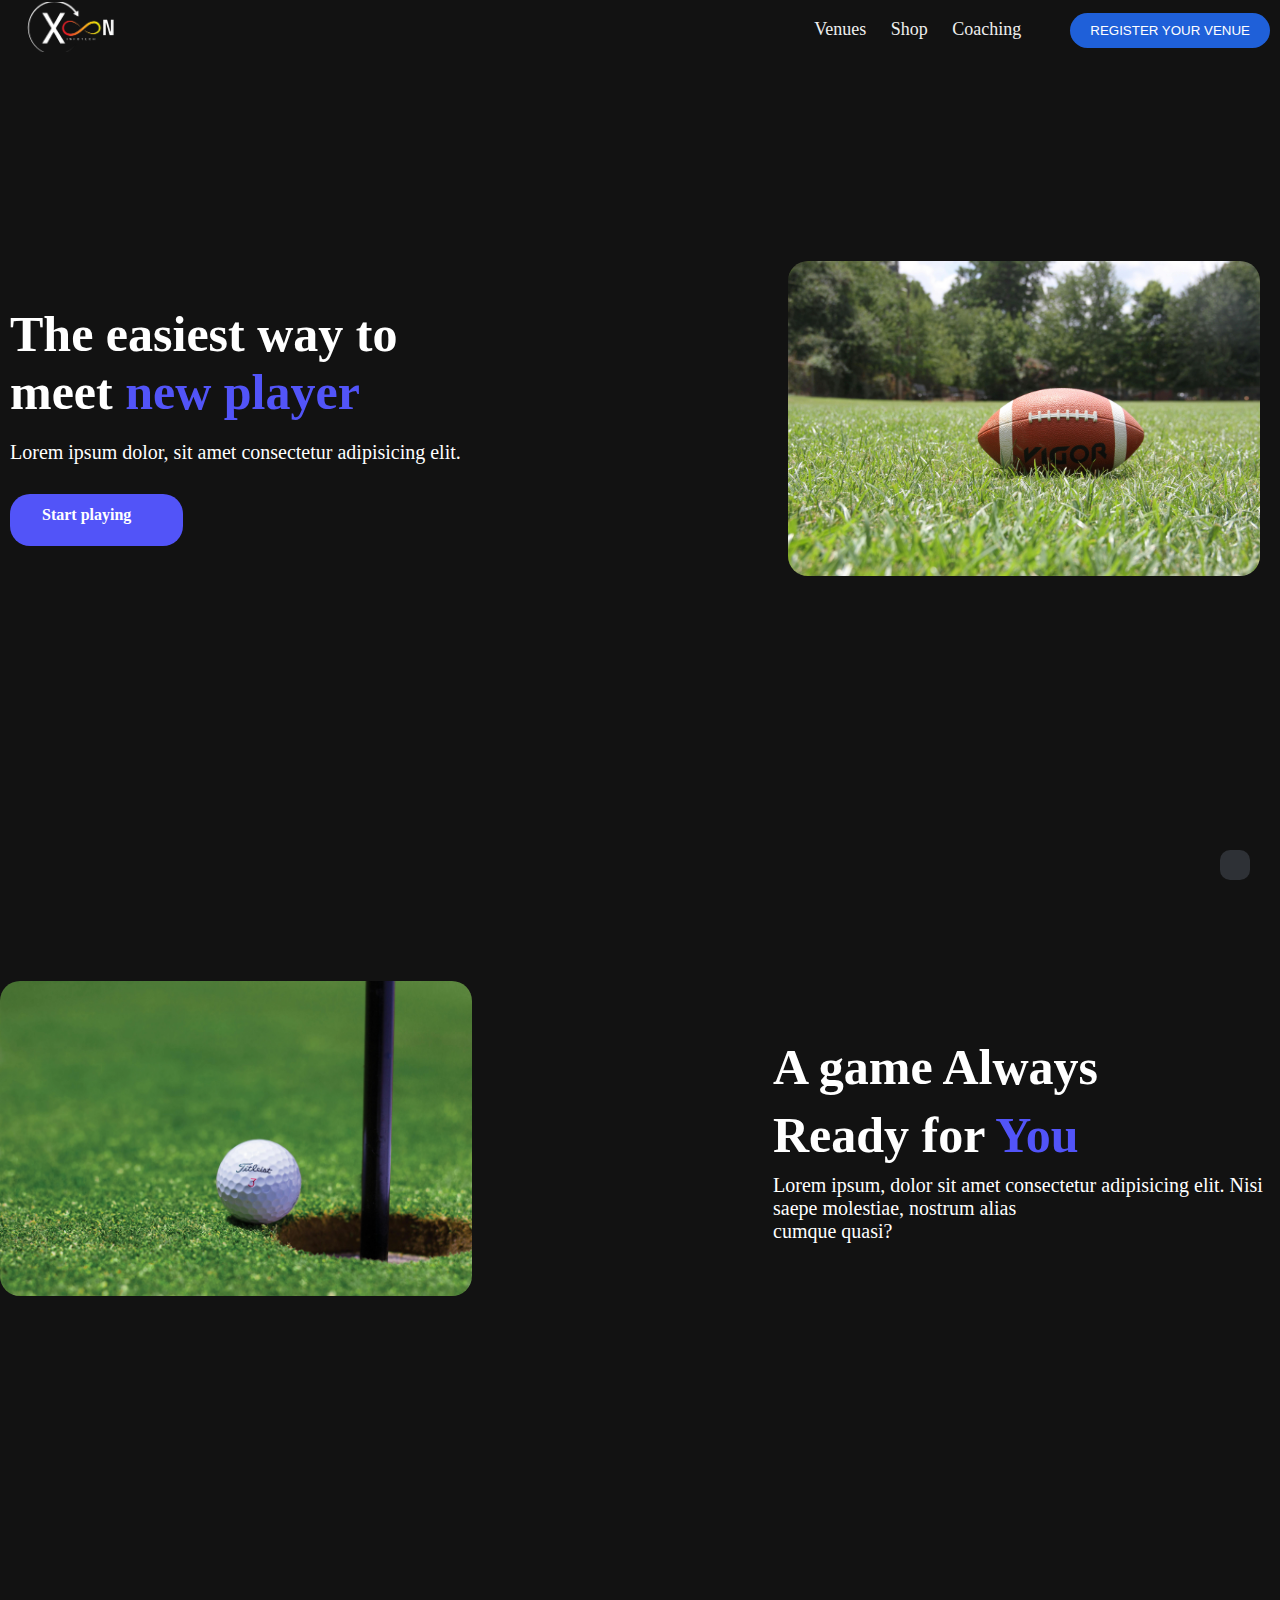
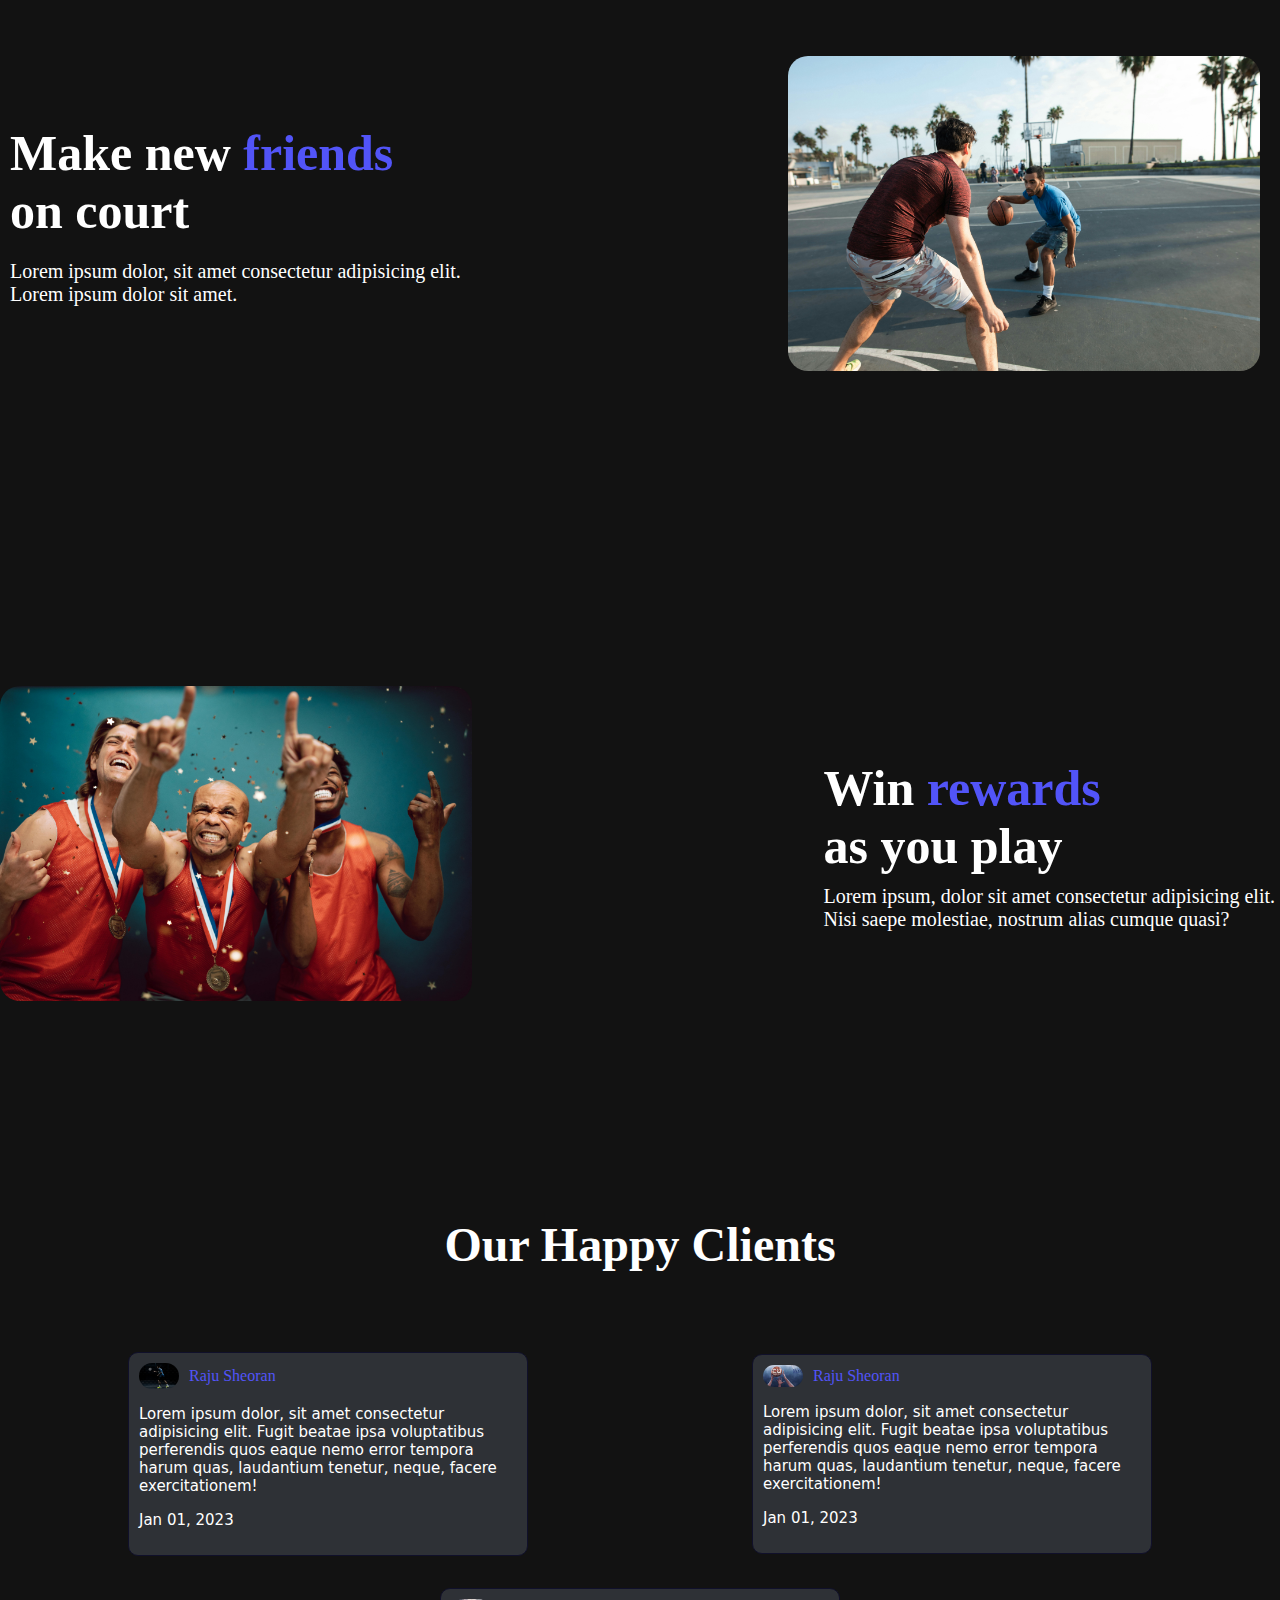
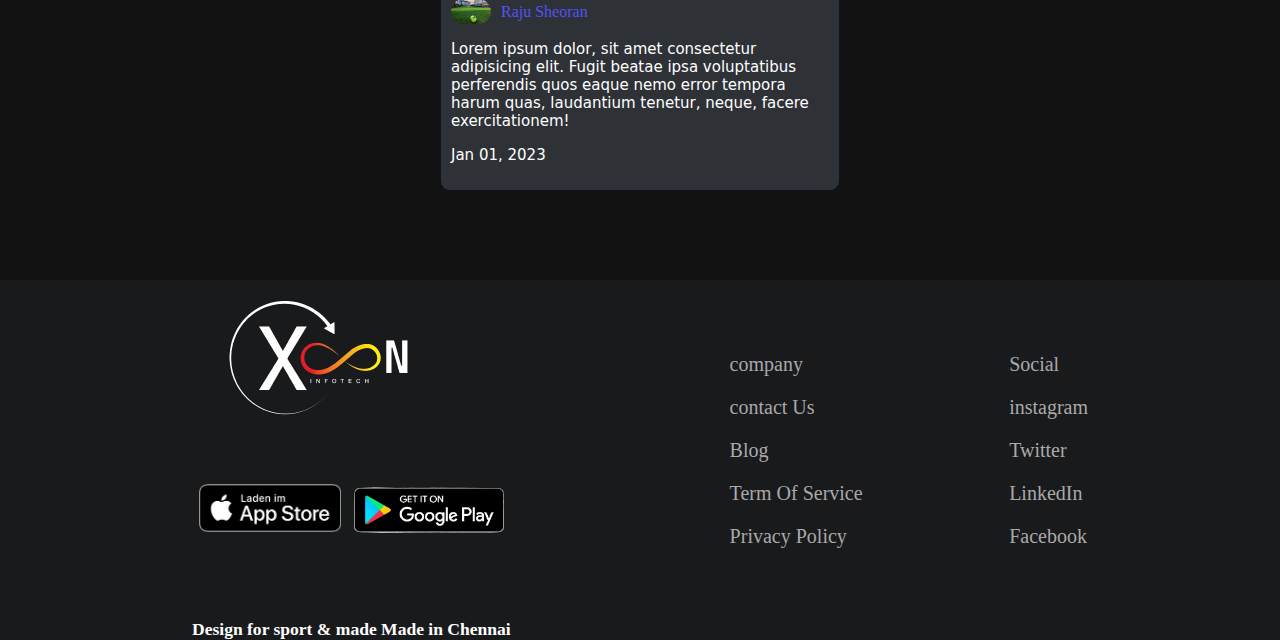
==== commit 2c74d300: "Add files via upload" ====
--- a/index.html
+++ b/index.html
@@ -18,8 +18,8 @@
         <div class="nav">
             <input type="checkbox" id="nav-check">
             <div class="nav-header">
-                <div class="nav-title">
-                    <a href="./index.html"><img src="./images/logo.png" alt=""></a>
+                <div class="nav-title" id="logo_pic">
+                    <a href="./index.html"><img src="./images/logo3333.png" alt=""></a>
                 </div>
             </div>
             <div class="nav-btn">
@@ -186,8 +186,8 @@
     <footer class="main_last">
         <div class="container_last">
             <div class="image_last">
-                <div class="first">
-                    <img src="/images/logo.png" alt="image">
+                <div class="first" id="footer_logo">
+                    <img src="/images/logo3333.png" alt="image">
                 </div>
                 <div class="second_last">
                     <div class="second">
--- a/style.css
+++ b/style.css
@@ -11,10 +11,13 @@
 }
 
 .nav {
-    height: 50px;
+    height: 60px;
     width: 100%;
     background-color: rgb(18, 18, 18);
     position: relative;
+    display: flex;
+    align-items: center;
+    justify-content:space-between;
 }
 
 .nav-title a {
@@ -22,8 +25,8 @@
     color: #fff;
 }
 .nav-title img{
-    width: 100px;
-    height: 35px;
+    width: 120px;
+    height: 50px;
     object-fit: cover;
     border-radius: 20px;
 }
@@ -67,10 +70,10 @@
 
 .nav>.nav-links button {
     padding: 10px 20px;
-    background-color: rgb(82, 84, 248);
+    background-color: rgb(31, 96, 217);
     color: #fff;
     border-radius: 20px;
-    border-color: #fff;
+    border:none;
 }
 
 @media (max-width:750px) {
@@ -721,10 +724,12 @@
     align-items: center;
     width: 70%;
 }
-
+#footer_logo{
+    background-color: rgb(25, 26, 28);
+}
 .first img {
-    height: 50px;
-    width: 100px;
+    height: 150px;
+    width: 250px;
     border-radius: 10px;
     object-fit: cover;
 }
